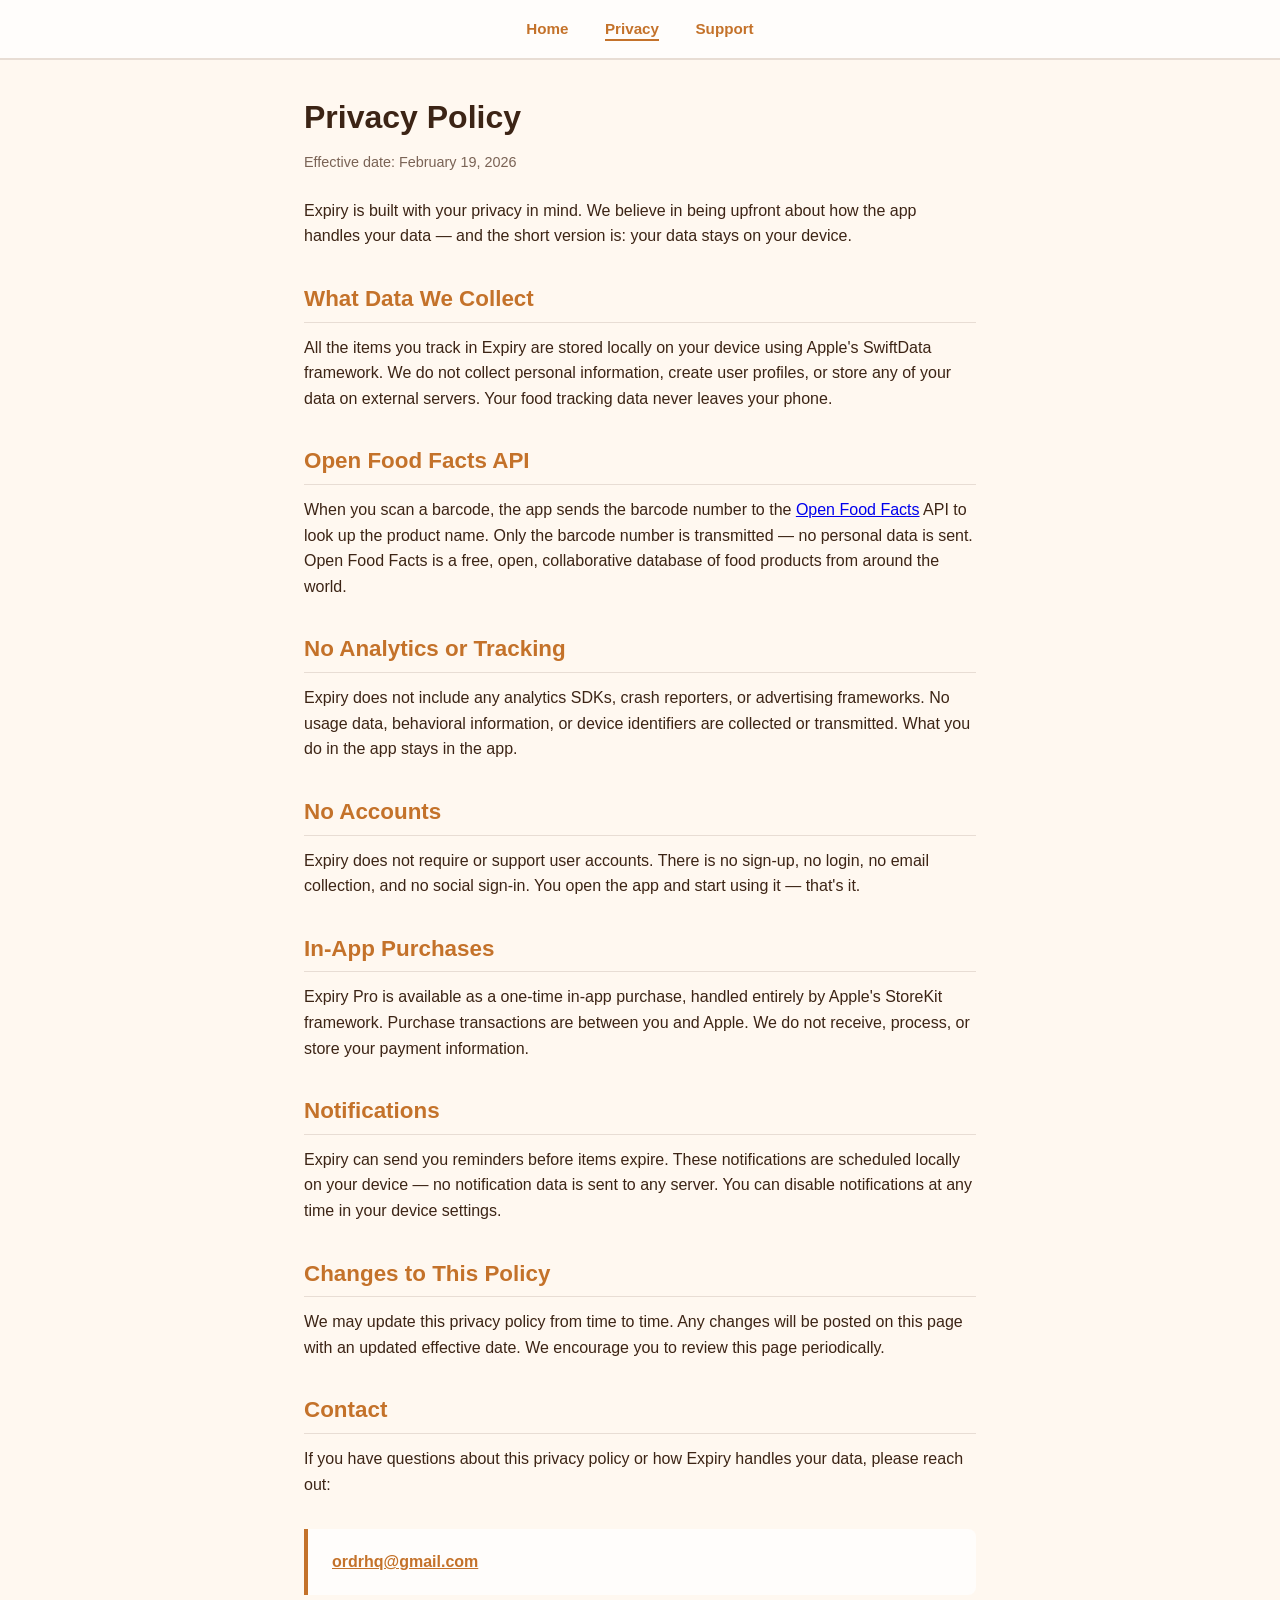
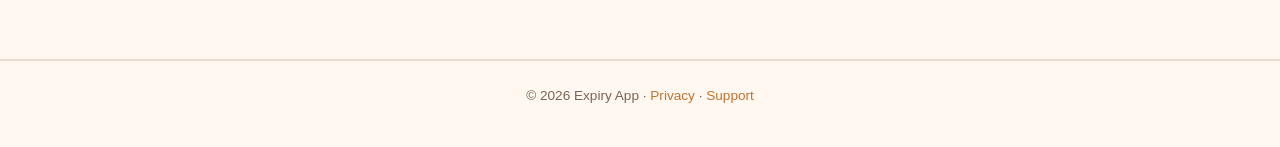
==== privacy.html @ 963a531a "Initial legal pages for Expiry app" ====
<!DOCTYPE html>
<html lang="en">
<head>
  <meta charset="UTF-8">
  <meta name="viewport" content="width=device-width, initial-scale=1.0">
  <title>Privacy Policy - Expiry</title>
  <meta name="description" content="Expiry privacy policy. Your data stays on your device.">
  <link rel="stylesheet" href="style.css">
</head>
<body>
  <nav>
    <a href="index.html">Home</a>
    <a href="privacy.html" class="active">Privacy</a>
    <a href="support.html">Support</a>
  </nav>

  <main>
    <h1>Privacy Policy</h1>
    <p class="effective-date">Effective date: February 19, 2026</p>

    <p>
      Expiry is built with your privacy in mind. We believe in being upfront about how the app handles your data &mdash; and the short version is: your data stays on your device.
    </p>

    <h2>What Data We Collect</h2>
    <p>
      All the items you track in Expiry are stored locally on your device using Apple's SwiftData framework. We do not collect personal information, create user profiles, or store any of your data on external servers. Your food tracking data never leaves your phone.
    </p>

    <h2>Open Food Facts API</h2>
    <p>
      When you scan a barcode, the app sends the barcode number to the <a href="https://openfoodfacts.org" target="_blank" rel="noopener">Open Food Facts</a> API to look up the product name. Only the barcode number is transmitted &mdash; no personal data is sent. Open Food Facts is a free, open, collaborative database of food products from around the world.
    </p>

    <h2>No Analytics or Tracking</h2>
    <p>
      Expiry does not include any analytics SDKs, crash reporters, or advertising frameworks. No usage data, behavioral information, or device identifiers are collected or transmitted. What you do in the app stays in the app.
    </p>

    <h2>No Accounts</h2>
    <p>
      Expiry does not require or support user accounts. There is no sign-up, no login, no email collection, and no social sign-in. You open the app and start using it &mdash; that's it.
    </p>

    <h2>In-App Purchases</h2>
    <p>
      Expiry Pro is available as a one-time in-app purchase, handled entirely by Apple's StoreKit framework. Purchase transactions are between you and Apple. We do not receive, process, or store your payment information.
    </p>

    <h2>Notifications</h2>
    <p>
      Expiry can send you reminders before items expire. These notifications are scheduled locally on your device &mdash; no notification data is sent to any server. You can disable notifications at any time in your device settings.
    </p>

    <h2>Changes to This Policy</h2>
    <p>
      We may update this privacy policy from time to time. Any changes will be posted on this page with an updated effective date. We encourage you to review this page periodically.
    </p>

    <h2>Contact</h2>
    <p>
      If you have questions about this privacy policy or how Expiry handles your data, please reach out:
    </p>
    <div class="contact-callout">
      <a href="mailto:ordrhq@gmail.com">ordrhq@gmail.com</a>
    </div>
  </main>

  <footer>
    <p>&copy; 2026 Expiry App &middot; <a href="privacy.html">Privacy</a> &middot; <a href="support.html">Support</a></p>
  </footer>
</body>
</html>
---- style.css ----
/* Kitchen Notepad Theme — Expiry GitHub Pages */

:root {
  --bg-ivory: #FFF8F0;
  --bg-card: #FFFDFB;
  --text-dark: #3C2415;
  --text-muted: #7A6355;
  --accent-amber: #C4722A;
  --accent-amber-hover: #A85E1E;
  --sage-green: #6B8E6B;
  --rule-line: #E8DDD4;
  --shadow-soft: rgba(60, 36, 21, 0.08);
}

*, *::before, *::after {
  box-sizing: border-box;
  margin: 0;
  padding: 0;
}

body {
  font-family: -apple-system, BlinkMacSystemFont, "Segoe UI", Roboto, Helvetica, Arial, sans-serif;
  background-color: var(--bg-ivory);
  color: var(--text-dark);
  line-height: 1.6;
  min-height: 100vh;
  display: flex;
  flex-direction: column;
}

/* Navigation */
nav {
  background: var(--bg-card);
  border-bottom: 2px solid var(--rule-line);
  padding: 1rem 1.5rem;
  text-align: center;
}

nav a {
  color: var(--accent-amber);
  text-decoration: none;
  font-weight: 600;
  margin: 0 1rem;
  font-size: 0.95rem;
  transition: color 0.2s;
}

nav a:hover {
  color: var(--accent-amber-hover);
}

nav a.active {
  border-bottom: 2px solid var(--accent-amber);
  padding-bottom: 2px;
}

/* Main content container */
main {
  max-width: 720px;
  margin: 0 auto;
  padding: 2rem 1.5rem;
  flex: 1;
}

/* Headings */
h1 {
  font-size: 2rem;
  color: var(--text-dark);
  margin-bottom: 0.5rem;
}

h2 {
  font-size: 1.4rem;
  color: var(--accent-amber);
  margin-top: 2rem;
  margin-bottom: 0.75rem;
  border-bottom: 1px solid var(--rule-line);
  padding-bottom: 0.3rem;
}

h3 {
  font-size: 1.1rem;
  color: var(--text-dark);
  margin-top: 1.25rem;
  margin-bottom: 0.5rem;
}

p {
  margin-bottom: 1rem;
}

/* Hero section */
.hero {
  text-align: center;
  padding: 2rem 0 1.5rem;
}

.hero h1 {
  font-size: 2.5rem;
  margin-bottom: 0.25rem;
}

.hero .tagline {
  font-size: 1.2rem;
  color: var(--text-muted);
  margin-bottom: 1.5rem;
}

.hero .description {
  font-size: 1.05rem;
  max-width: 560px;
  margin: 0 auto 2rem;
}

/* Feature list */
.features {
  list-style: none;
  padding: 0;
  margin: 1.5rem 0;
}

.features li {
  padding: 0.6rem 0 0.6rem 1.8rem;
  position: relative;
  border-bottom: 1px solid var(--rule-line);
}

.features li::before {
  content: "\2713";
  position: absolute;
  left: 0;
  color: var(--sage-green);
  font-weight: 700;
  font-size: 1.1rem;
}

/* Screenshots */
.screenshots {
  display: flex;
  justify-content: center;
  gap: 1.25rem;
  margin: 2rem 0;
  flex-wrap: wrap;
}

.screenshots img {
  max-height: 480px;
  width: auto;
  border-radius: 16px;
  box-shadow: 0 4px 16px var(--shadow-soft);
}

/* App Store button */
.app-store-link {
  display: inline-block;
  background: var(--accent-amber);
  color: #fff;
  padding: 0.8rem 2rem;
  border-radius: 12px;
  text-decoration: none;
  font-weight: 600;
  font-size: 1.05rem;
  transition: background 0.2s;
  margin: 1.5rem 0;
}

.app-store-link:hover {
  background: var(--accent-amber-hover);
}

/* Card sections (support FAQ) */
.card {
  background: var(--bg-card);
  border: 1px solid var(--rule-line);
  border-radius: 10px;
  padding: 1.25rem 1.5rem;
  margin-bottom: 1rem;
  box-shadow: 0 1px 4px var(--shadow-soft);
}

/* Contact callout */
.contact-callout {
  background: var(--bg-card);
  border-left: 4px solid var(--accent-amber);
  padding: 1.25rem 1.5rem;
  border-radius: 0 8px 8px 0;
  margin: 2rem 0;
}

.contact-callout a {
  color: var(--accent-amber);
  font-weight: 600;
}

/* Footer */
footer {
  text-align: center;
  padding: 1.5rem;
  border-top: 2px solid var(--rule-line);
  color: var(--text-muted);
  font-size: 0.85rem;
  margin-top: auto;
}

footer a {
  color: var(--accent-amber);
  text-decoration: none;
}

/* Privacy policy specifics */
.effective-date {
  color: var(--text-muted);
  font-size: 0.9rem;
  margin-bottom: 1.5rem;
}

/* Responsive */
@media (max-width: 600px) {
  main {
    padding: 1.25rem 1rem;
  }

  .hero h1 {
    font-size: 2rem;
  }

  .hero .tagline {
    font-size: 1rem;
  }

  nav a {
    margin: 0 0.6rem;
    font-size: 0.9rem;
  }

  .screenshots img {
    max-height: 360px;
  }

  .screenshots {
    gap: 0.75rem;
  }
}
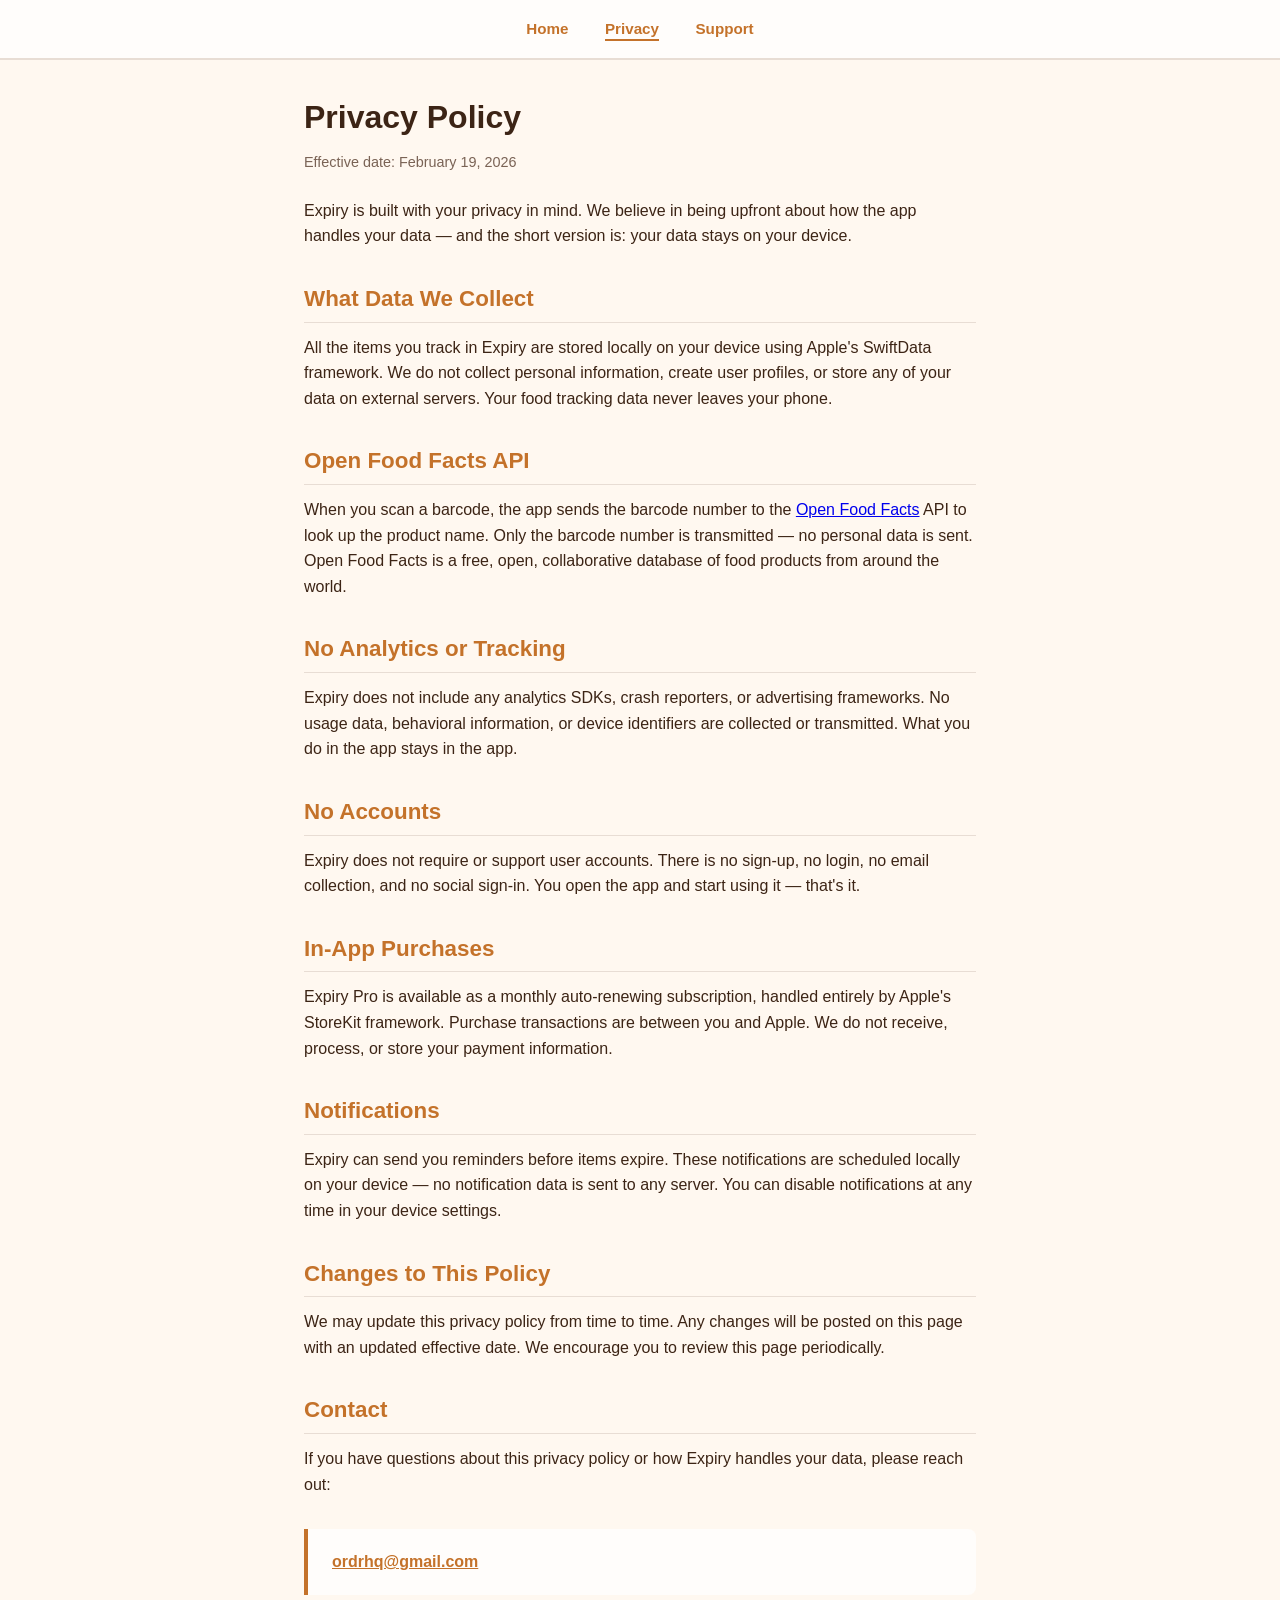
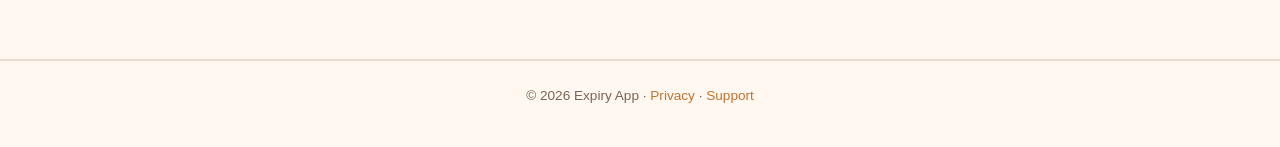
==== commit 68787967: "Align legal pages with monthly subscription model" ====
--- a/privacy.html
+++ b/privacy.html
@@ -44,7 +44,7 @@
 
     <h2>In-App Purchases</h2>
     <p>
-      Expiry Pro is available as a one-time in-app purchase, handled entirely by Apple's StoreKit framework. Purchase transactions are between you and Apple. We do not receive, process, or store your payment information.
+      Expiry Pro is available as a monthly auto-renewing subscription, handled entirely by Apple's StoreKit framework. Purchase transactions are between you and Apple. We do not receive, process, or store your payment information.
     </p>
 
     <h2>Notifications</h2>
